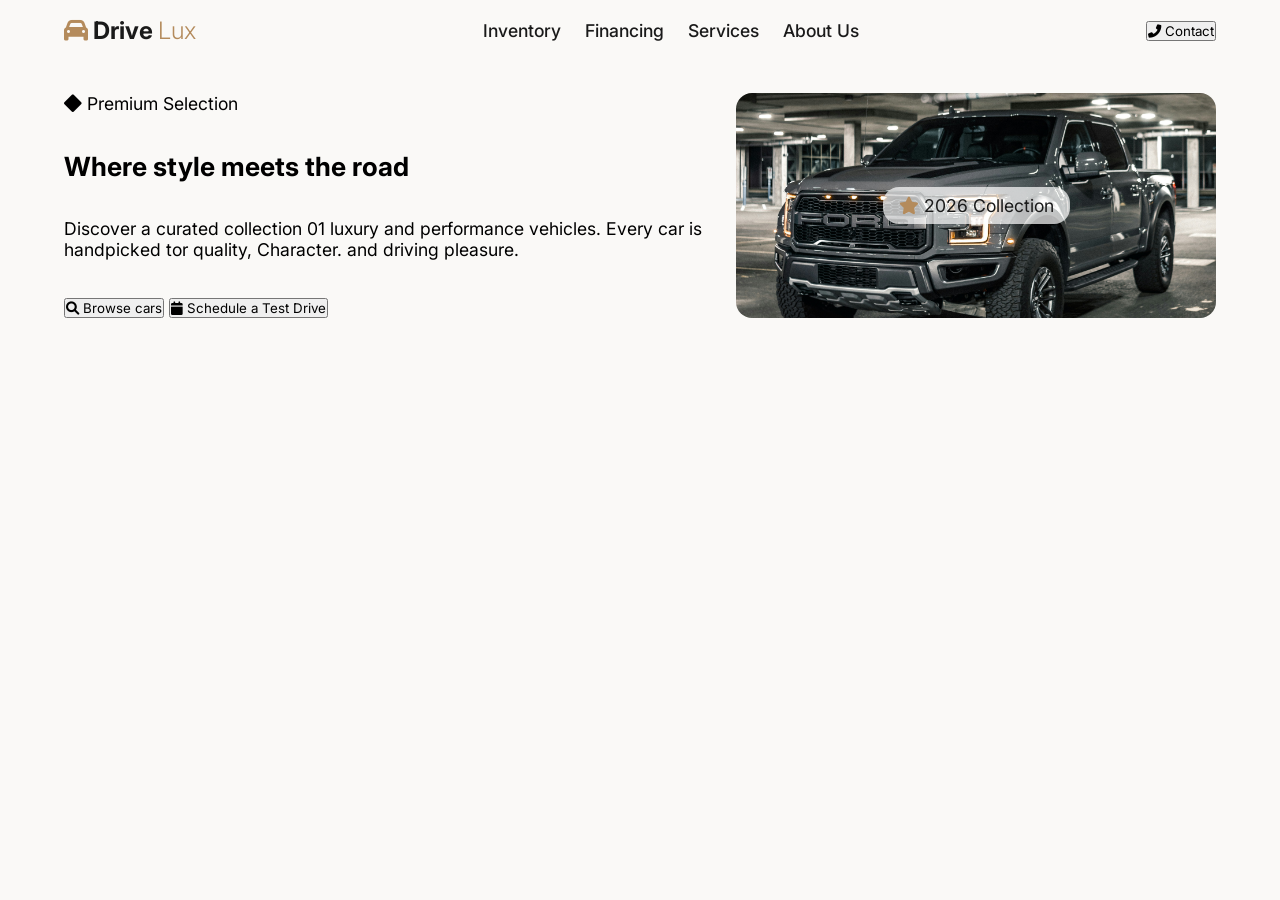
==== assignment-2/index.html @ 96e7e544 "fixed merged conflict" ====
<!DOCTYPE html>
<html lang="en">
<head>
    <meta charset="UTF-8">
    <meta name="viewport" content="width=device-width, initial-scale=1.0">
    <title>Car Dealer Landing Page</title>
    <!-- Font awesome -->
    <link rel="stylesheet" href="https://cdnjs.cloudflare.com/ajax/libs/font-awesome/6.0.0-beta3/css/all.min.css" />
    <!-- Custom css -->
    <link rel="stylesheet" href="style.css">
</head>
<body>
    <!-- Top Header with Nav -->
    <header class="top-header">
        <div class="container">
            <a href="#" class="logo">
                <i class="fas fa-car"></i>
                <strong>Drive <span>Lux</span></strong>
            </a>

            <nav>
                <ul class="menu">
                    <li class="menu-item"><a href="#">Inventory</a></li>
                    <li class="menu-item"><a href="#">Financing</a></li>
                    <li class="menu-item"><a href="#">Services</a></li>
                    <li class="menu-item"><a href="#">About Us</a></li>
                </ul>
            </nav>

            <button><i class="fas fa-phone-alt"></i> Contact</button>
        </div>
    </header>

    <!-- Hero Section -->
     <section class="hero">
        <div class="container">
            <!-- hero left -->
            <div class="hero-left">
                <span><i class="fas fa-diamond"> </i> Premium Selection</span>
                <h1 class="hero-title">Where <span>style</span> meets the road</h1>
                <p>Discover a curated collection 01 luxury and performance vehicles. Every car is handpicked tor quality, Character. and driving pleasure.</p>
                <div class="hero-btn">
                    <button><i class="fas fa-search"></i> Browse cars</button>
                    <button><i class="fas fa-calendar"></i> Schedule a Test Drive</button>
                </div>
        </div>
        <!-- hero right -->
        <div class="hero-right">
            <div id="right-hero-badge"><i class="fas fa-star"></i> 2026 Collection</div>
        </div>
</body>
</html>
---- assignment-2/style.css ----
@import url('https://fonts.googleapis.com/css2?family=Inter:opsz,wght@14..32,300;14..32,400;14..32,500;14..32,600;14..32,700&display=swap');

/* CSS VARIABLES */
:root {
    --primary-color: #b48b5c; /* buttons, icons, accents */
    --dark-text: #1a1a1a; /* Headings, main text */
    --secondary-text: #4a4a4a; /* paragraphs, secondary text */
    --bg-color: #faf9f7; /* page background color */
    --card-bg: #ffffff; /* car cards */
    --light-accent: #ede8e1; /* badges, tags */
    --subtle-shadow: rgba(0, 0, 0, 0.06); /* Card shadows */
}

* {
    box-sizing: border-box;
    margin: 0;
    padding: 0;
}

body{
    background-color: var(--bg-color);
    font-family: Inter, -apple-system, BlinkMacSystemFont, 'Segoe UI', Roboto, sans-serif;
    font-size: 1.1rem;
}

section{
    padding:2rem 0;
}

.container {
    width: 90%;
    max-width: 1200px;
    margin: 0 auto;
}

.top-header .container {
    display: flex;
    justify-content: space-between;
    align-items: center;
    padding: 1rem 0;
}

ul.menu {
    display: flex;
    list-style: none;
    gap: 1.5rem;

    a {
        text-decoration: none;
        color: var(--dark-text);
        font-weight: 500;
    }
}

.logo {
    font-size: 1.5rem;
    font-weight: 700;
    color: var(--primary-color);
    text-decoration: none;

    strong {
        color: var(--dark-text);
         span{
            color: var(--primary-color);
            font-weight: 300;
        }
    }
   
}

.hero .container {
    display: grid;
    grid-template-columns: 2fr 1.5fr;
    justify-content: space-between;
    align-items: center;
    gap: 2rem;
    min-height: 25vh;
}

.hero-left{
    height:100%;
    display: flex;
    flex-direction: column;
    justify-content: space-between;
    align-items: flex-start;
}
.hero-right{
    background-image: url('images/hero-car.jpg');
    background-size: cover;
    background-position: center 58%;
    background-color: var(--primary-color);
    display: flex;
    justify-content: center;
    align-items: center;
    height: 100%;
    border-radius: 1rem;

    #right-hero-badge {
        background-color: rgba(255, 255, 255, 0.7);
        color: var(--dark-text);
        padding: 0.5rem 1rem;
        border-radius: 1rem;

        i {
            color: var(--primary-color);
        }
    }

}


.hero-tile{
    font-size: 3.4rem;
}

button {
    font-family: inherit;
}
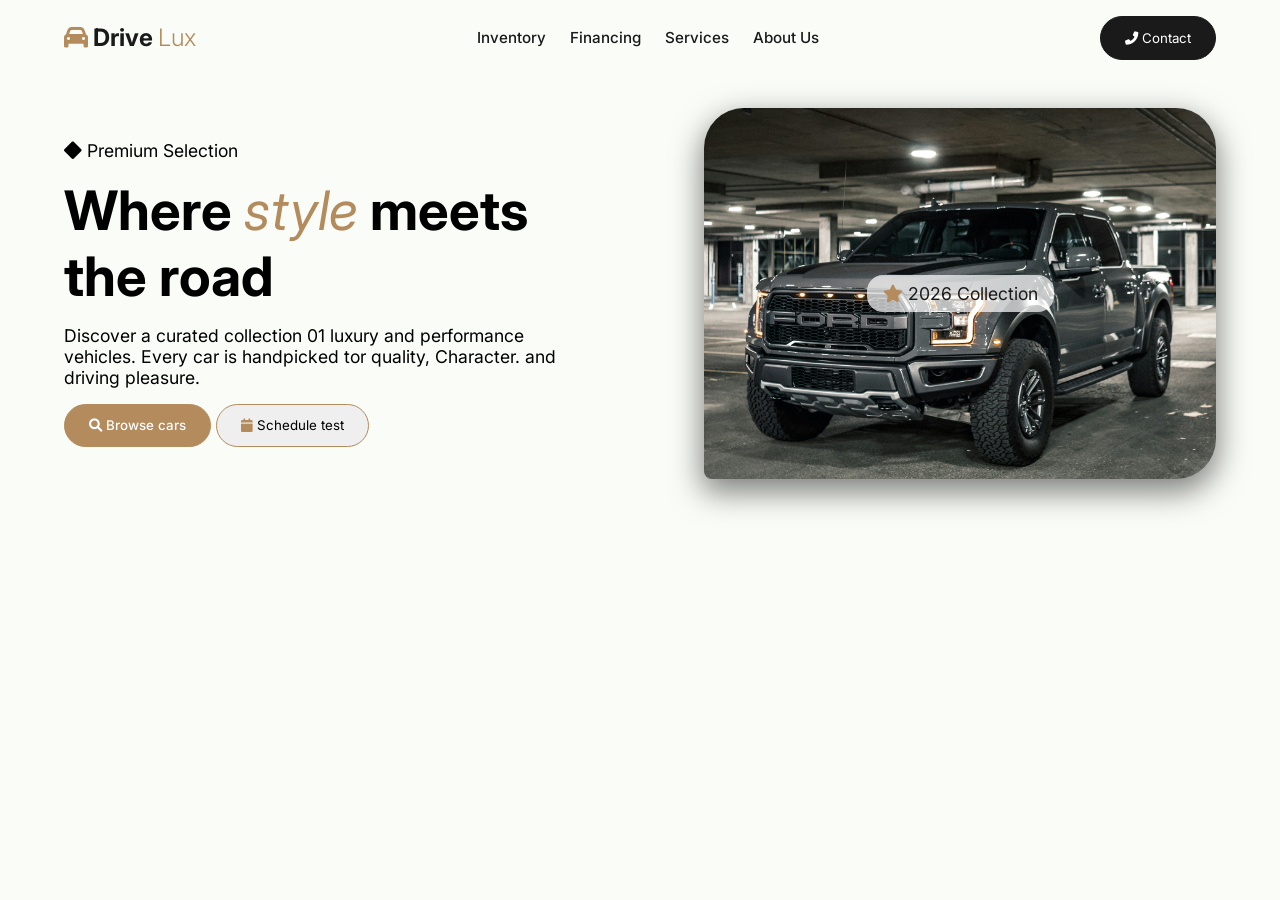
==== commit f99be984: "Merge branch 'main' of github.com-malik:maliktunde/js-assignement-2026" ====
--- a/assignment-2/index.html
+++ b/assignment-2/index.html
@@ -27,7 +27,7 @@
                 </ul>
             </nav>
 
-            <button><i class="fas fa-phone-alt"></i> Contact</button>
+            <button class="btn-secondary"><i class="fas fa-phone-alt"></i> Contact</button>
         </div>
     </header>
 
@@ -40,13 +40,17 @@
                 <h1 class="hero-title">Where <span>style</span> meets the road</h1>
                 <p>Discover a curated collection 01 luxury and performance vehicles. Every car is handpicked tor quality, Character. and driving pleasure.</p>
                 <div class="hero-btn">
-                    <button><i class="fas fa-search"></i> Browse cars</button>
-                    <button><i class="fas fa-calendar"></i> Schedule a Test Drive</button>
+                    <button class="btn-primary"><i class="fas fa-search"></i> Browse cars</button>
+                    <button class="btn-default"><i class="fas fa-calendar"></i> Schedule test</button>
                 </div>
+            </div>
+            <!-- hero right -->
+            <div class="hero-right">
+                <div id="right-hero-badge"><i class="fas fa-star"></i> 2026 Collection</div>
+            </div>
         </div>
-        <!-- hero right -->
-        <div class="hero-right">
-            <div id="right-hero-badge"><i class="fas fa-star"></i> 2026 Collection</div>
-        </div>
+    </section>
+
+    <!-- FEATURED DRIVE SECTION -->
 </body>
 </html>
--- a/assignment-2/style.css
+++ b/assignment-2/style.css
@@ -5,10 +5,10 @@
     --primary-color: #b48b5c; /* buttons, icons, accents */
     --dark-text: #1a1a1a; /* Headings, main text */
     --secondary-text: #4a4a4a; /* paragraphs, secondary text */
-    --bg-color: #faf9f7; /* page background color */
+    --bg-color: #fafcf7; /* page background color */
     --card-bg: #ffffff; /* car cards */
     --light-accent: #ede8e1; /* badges, tags */
-    --subtle-shadow: rgba(0, 0, 0, 0.06); /* Card shadows */
+    --subtle-shadow: rgba(0, 0, 0, 0.5); /* Card shadows */
 }
 
 * {
@@ -40,6 +40,7 @@
     padding: 1rem 0;
 }
 
+/* Navigation styles */
 ul.menu {
     display: flex;
     list-style: none;
@@ -49,6 +50,17 @@
         text-decoration: none;
         color: var(--dark-text);
         font-weight: 500;
+        font-size: 0.95rem;
+    }
+
+    .menu-item {
+        padding: 0.5rem 0;
+        border-bottom: 2px solid transparent;
+        transition: all 0.3s ease-in-out;
+    }
+    .menu-item:hover{
+        border-bottom-color: var(--primary-color);
+        transform: translateY(-2px);
     }
 }
 
@@ -70,19 +82,23 @@
 
 .hero .container {
     display: grid;
-    grid-template-columns: 2fr 1.5fr;
+    grid-template-columns: 2fr 2fr;
     justify-content: space-between;
-    align-items: center;
-    gap: 2rem;
+    align-items: stretch;
+    gap: 8rem;
     min-height: 25vh;
 }
 
+.hero-left, .hero-right {
+    padding: 2rem 0;
+}
+
 .hero-left{
-    height:100%;
     display: flex;
     flex-direction: column;
     justify-content: space-between;
     align-items: flex-start;
+    gap: 1rem;
 }
 .hero-right{
     background-image: url('images/hero-car.jpg');
@@ -92,8 +108,9 @@
     display: flex;
     justify-content: center;
     align-items: center;
-    height: 100%;
-    border-radius: 1rem;
+    border-radius: 2.5rem;
+    border-bottom-left-radius: 0.5rem;
+    box-shadow: var(--subtle-shadow) 0px 0.7rem 1.9rem 0.1rem;
 
     #right-hero-badge {
         background-color: rgba(255, 255, 255, 0.7);
@@ -109,10 +126,62 @@
 }
 
 
-.hero-tile{
+.hero-title{
     font-size: 3.4rem;
+    font-weight: 700;
+
+    span {
+        color: var(--primary-color);
+        font-style: italic;
+        font-weight: 400;
+    }
 }
 
-button {
+/* button styles */
+button, .btn {
     font-family: inherit;
-}+    padding: 0.8rem 1.5rem;
+    border-radius: 2rem;
+    border: 1px solid var(--primary-color);
+    transition: all 0.3s ease-in-out;
+}
+
+.btn-default{
+    i{
+        color: var(--primary-color);
+    }
+
+    &:hover {
+        background-color: var(--primary-color);
+        color: #fff;
+        cursor: pointer;
+        i{
+            color: #fff;
+        }
+    }
+}
+
+.btn-primary {
+    background-color: var(--primary-color);
+    color: #fff;
+    font-weight: 500;
+
+    &:hover {
+        background-color: #9c6f4b;
+        border-color: #9c6f4b;
+        cursor: pointer;
+    }
+}
+
+.btn-secondary {
+    background-color: var(--dark-text);
+    color: #fff;
+    border-color: var(--dark-text);
+
+    &:hover {
+        background-color: var(--light-accent);
+        color: var(--dark-text);
+        border-color: #1a1a1a;
+        cursor: pointer;
+    }
+}
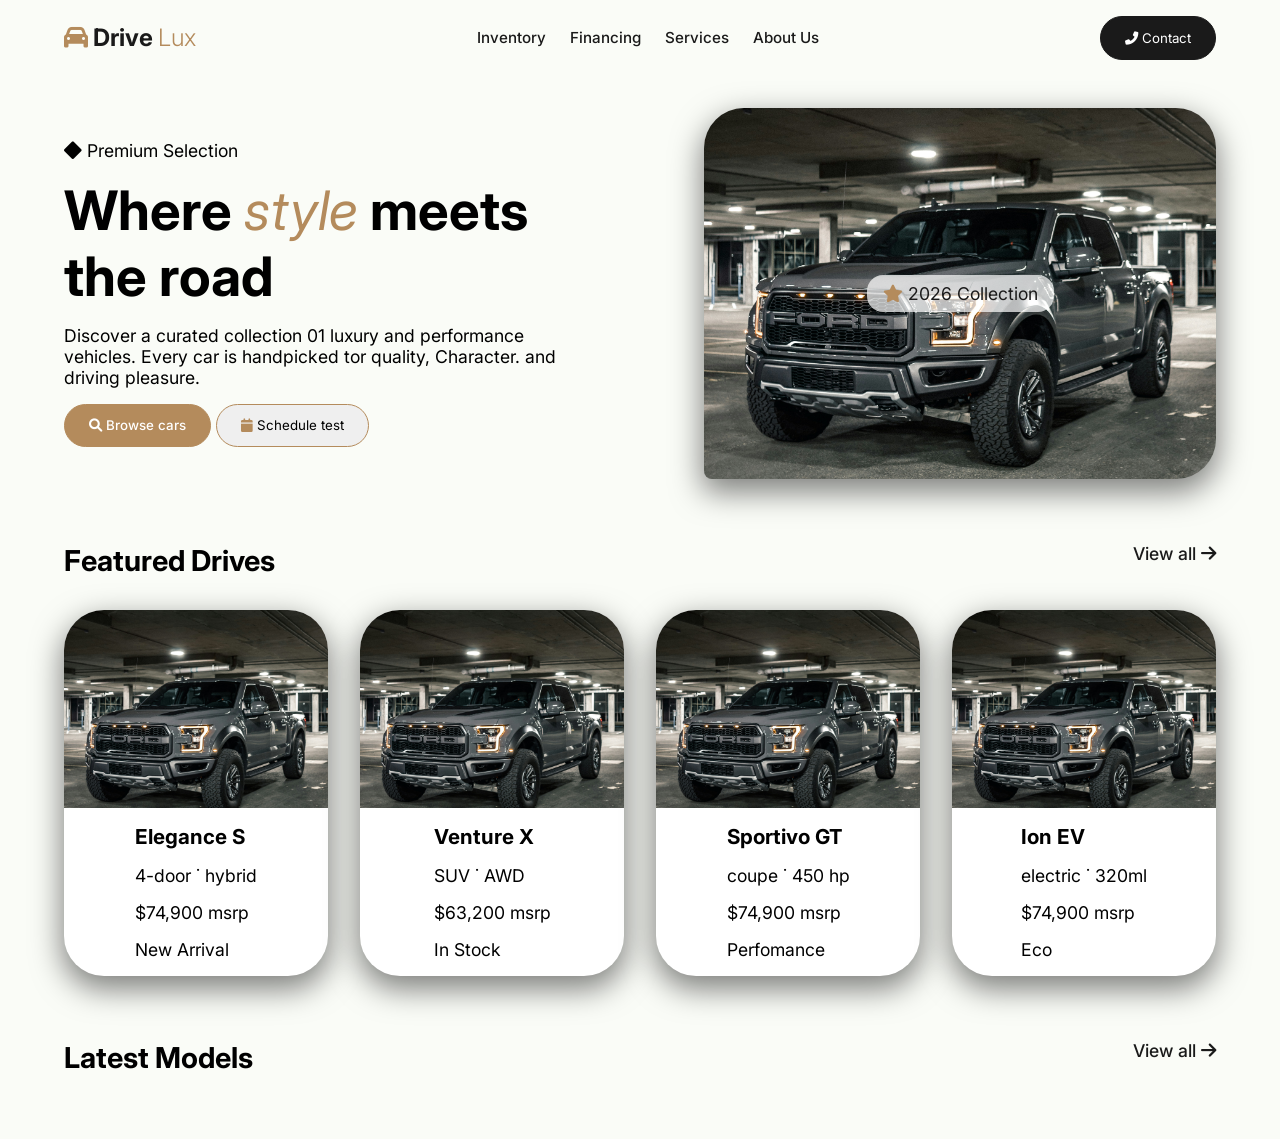
==== commit 7b1140d5: "Merge branch 'main' of github.com-malik:maliktunde/js-assignement-2026" ====
--- a/assignment-2/index.html
+++ b/assignment-2/index.html
@@ -36,7 +36,7 @@
         <div class="container">
             <!-- hero left -->
             <div class="hero-left">
-                <span><i class="fas fa-diamond"> </i> Premium Selection</span>
+                <span class="badge"><i class="fa fa-diamond"> </i> Premium Selection</span>
                 <h1 class="hero-title">Where <span>style</span> meets the road</h1>
                 <p>Discover a curated collection 01 luxury and performance vehicles. Every car is handpicked tor quality, Character. and driving pleasure.</p>
                 <div class="hero-btn">
@@ -52,5 +52,91 @@
     </section>
 
     <!-- FEATURED DRIVE SECTION -->
+     <section class="featured">
+        <!-- section title -->
+        <div class="container section-header">
+            <h2>Featured Drives</h2>
+            <a href="#">View all <i class="fas fa-arrow-right"></i></a>
+        </div>
+
+        <!-- Car cards -->
+        <div class="container car-cards">
+                     
+            <div class="card-item">
+                <img src="images/hero-car.jpg" alt="nice car">
+                <div class="card-body">
+                    <h3>Elegance S</h3>
+                    <div class="car-spec">
+                        4-door &dot; hybrid
+                    </div>
+                    <div class="car-price">
+                        $74,900 <span>msrp</span>
+                    </div>
+                    <span class="badge">New Arrival</span>
+                </div>
+            </div>
+
+            <div class="card-item">
+                <img src="images/hero-car.jpg" alt="nice car">
+                <div class="card-body">
+                    <h3>Venture X</h3>
+                    <div class="car-spec">
+                        SUV &dot; AWD
+                    </div>
+                    <div class="car-price">
+                        $63,200 <span>msrp</span>
+                    </div>
+                    <span class="badge">In Stock</span>
+                </div>
+            </div>
+
+            <div class="card-item">
+                <img src="images/hero-car.jpg" alt="nice car">
+                <div class="card-body">
+                    <h3>Sportivo GT</h3>
+                    <div class="car-spec">
+                        coupe &dot; 450 hp
+                    </div>
+                    <div class="car-price">
+                        $74,900 <span>msrp</span>
+                    </div>
+                    <span class="badge">Perfomance</span>
+                </div>
+            </div>
+
+            
+            <div class="card-item">
+                <img src="images/hero-car.jpg" alt="nice car">
+                <div class="card-body">
+                    <h3>Ion EV</h3>
+                    <div class="car-spec">
+                        electric &dot; 320ml
+                    </div>
+                    <div class="car-price">
+                        $74,900 <span>msrp</span>
+                    </div>
+                    <span class="badge">Eco</span>
+                </div>
+            </div>
+
+           
+            
+
+           
+        </div>
+     </section>
+
+     <!-- Latest Models -->
+      <section class="latest-models">
+        <div class="container section-header">
+            <h2>Latest Models</h2>
+            <a href="#">View all <i class="fas fa-arrow-right"></i></a>
+        </div>
+
+        <div></div>
+      </section>
+
+      <!-- FOOTER -->
+
 </body>
 </html>
--- a/assignment-2/style.css
+++ b/assignment-2/style.css
@@ -185,3 +185,54 @@
         cursor: pointer;
     }
 }
+
+
+/* Featurd section styles */
+.section-header {
+    display: flex;
+    justify-content: space-between;
+    margin-bottom: 2rem;
+
+    h2{
+        font-size: 1.8rem;
+    }
+
+    a{
+        text-decoration: none;
+        color: var(--dark-text);
+        font-weight: 500;
+    }
+}
+
+.car-cards {
+    display: grid;
+    grid-template-columns: repeat(auto-fit, minmax(250px, 1fr));
+    gap: 2rem;
+
+}
+.card-item {
+    display: flex;
+    flex-direction: column;
+    align-items: center;
+    border-radius: 2.5rem;
+    background-color: var(--card-bg);
+    overflow: hidden;
+    box-shadow: var(--subtle-shadow) 0px 0.7rem 1.9rem 0.1rem;
+
+    .card-body{
+        display: flex;
+        flex-direction: column;
+        gap: 1rem;
+        padding: 1rem 0.5rem;
+    }
+
+    img{
+        border-radius: 2rem 2rem 0 0;
+        width: 100%;
+        aspect-ratio: 4/3;
+        object-fit: cover;
+    }
+}
+
+
+
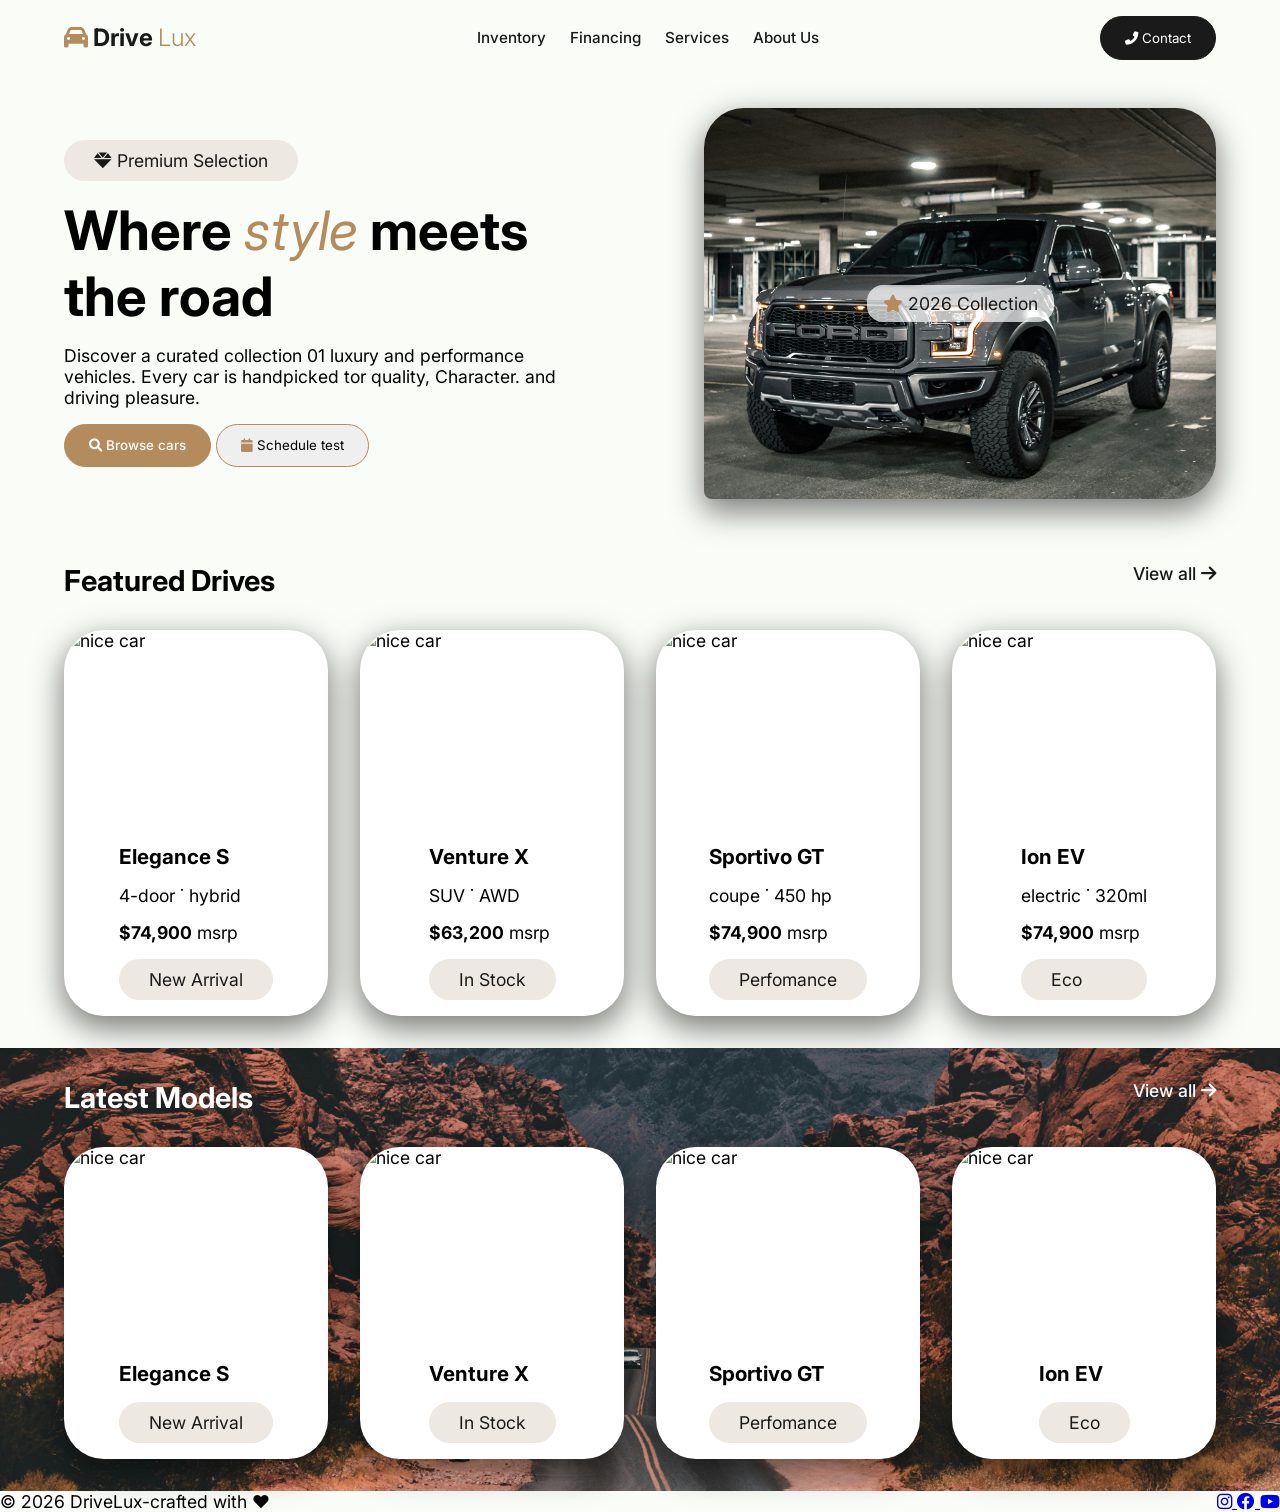
==== commit 8153a61a: "made the webpage mobile responsive" ====
--- a/assignment-2/index.html
+++ b/assignment-2/index.html
@@ -1,142 +1,193 @@
-<!DOCTYPE html>
-<html lang="en">
-<head>
-    <meta charset="UTF-8">
-    <meta name="viewport" content="width=device-width, initial-scale=1.0">
-    <title>Car Dealer Landing Page</title>
-    <!-- Font awesome -->
-    <link rel="stylesheet" href="https://cdnjs.cloudflare.com/ajax/libs/font-awesome/6.0.0-beta3/css/all.min.css" />
-    <!-- Custom css -->
-    <link rel="stylesheet" href="style.css">
-</head>
-<body>
-    <!-- Top Header with Nav -->
-    <header class="top-header">
-        <div class="container">
-            <a href="#" class="logo">
-                <i class="fas fa-car"></i>
-                <strong>Drive <span>Lux</span></strong>
-            </a>
-
-            <nav>
-                <ul class="menu">
-                    <li class="menu-item"><a href="#">Inventory</a></li>
-                    <li class="menu-item"><a href="#">Financing</a></li>
-                    <li class="menu-item"><a href="#">Services</a></li>
-                    <li class="menu-item"><a href="#">About Us</a></li>
-                </ul>
-            </nav>
-
-            <button class="btn-secondary"><i class="fas fa-phone-alt"></i> Contact</button>
-        </div>
-    </header>
-
-    <!-- Hero Section -->
-     <section class="hero">
-        <div class="container">
-            <!-- hero left -->
-            <div class="hero-left">
-                <span class="badge"><i class="fa fa-diamond"> </i> Premium Selection</span>
-                <h1 class="hero-title">Where <span>style</span> meets the road</h1>
-                <p>Discover a curated collection 01 luxury and performance vehicles. Every car is handpicked tor quality, Character. and driving pleasure.</p>
-                <div class="hero-btn">
-                    <button class="btn-primary"><i class="fas fa-search"></i> Browse cars</button>
-                    <button class="btn-default"><i class="fas fa-calendar"></i> Schedule test</button>
-                </div>
-            </div>
-            <!-- hero right -->
-            <div class="hero-right">
-                <div id="right-hero-badge"><i class="fas fa-star"></i> 2026 Collection</div>
-            </div>
-        </div>
-    </section>
-
-    <!-- FEATURED DRIVE SECTION -->
-     <section class="featured">
-        <!-- section title -->
-        <div class="container section-header">
-            <h2>Featured Drives</h2>
-            <a href="#">View all <i class="fas fa-arrow-right"></i></a>
-        </div>
-
-        <!-- Car cards -->
-        <div class="container car-cards">
-                     
-            <div class="card-item">
-                <img src="images/hero-car.jpg" alt="nice car">
-                <div class="card-body">
-                    <h3>Elegance S</h3>
-                    <div class="car-spec">
-                        4-door &dot; hybrid
-                    </div>
-                    <div class="car-price">
-                        $74,900 <span>msrp</span>
-                    </div>
-                    <span class="badge">New Arrival</span>
-                </div>
-            </div>
-
-            <div class="card-item">
-                <img src="images/hero-car.jpg" alt="nice car">
-                <div class="card-body">
-                    <h3>Venture X</h3>
-                    <div class="car-spec">
-                        SUV &dot; AWD
-                    </div>
-                    <div class="car-price">
-                        $63,200 <span>msrp</span>
-                    </div>
-                    <span class="badge">In Stock</span>
-                </div>
-            </div>
-
-            <div class="card-item">
-                <img src="images/hero-car.jpg" alt="nice car">
-                <div class="card-body">
-                    <h3>Sportivo GT</h3>
-                    <div class="car-spec">
-                        coupe &dot; 450 hp
-                    </div>
-                    <div class="car-price">
-                        $74,900 <span>msrp</span>
-                    </div>
-                    <span class="badge">Perfomance</span>
-                </div>
-            </div>
-
-            
-            <div class="card-item">
-                <img src="images/hero-car.jpg" alt="nice car">
-                <div class="card-body">
-                    <h3>Ion EV</h3>
-                    <div class="car-spec">
-                        electric &dot; 320ml
-                    </div>
-                    <div class="car-price">
-                        $74,900 <span>msrp</span>
-                    </div>
-                    <span class="badge">Eco</span>
-                </div>
-            </div>
-
-           
-            
-
-           
-        </div>
-     </section>
-
-     <!-- Latest Models -->
-      <section class="latest-models">
-        <div class="container section-header">
-            <h2>Latest Models</h2>
-            <a href="#">View all <i class="fas fa-arrow-right"></i></a>
-        </div>
-
-        <div></div>
-      </section>
-
-      <!-- FOOTER -->
-
-</body>
-</html>
+<!DOCTYPE html>
+<html lang="en">
+<head>
+    <meta charset="UTF-8">
+    <meta name="viewport" content="width=device-width, initial-scale=1.0">
+    <title>Car Dealer Landing Page</title>
+    <!-- Font awesome -->
+    <link rel="stylesheet" href="https://cdnjs.cloudflare.com/ajax/libs/font-awesome/6.0.0-beta3/css/all.min.css" />
+    <!-- Custom css -->
+    <link rel="stylesheet" href="style.css">
+</head>
+<body>
+    <!-- Top Header with Nav -->
+    <header class="top-header">
+        <div class="container">
+            <a href="#" class="logo">
+                <i class="fas fa-car"></i>
+                <strong>Drive <span>Lux</span></strong>
+            </a>
+
+            <nav>
+                <ul class="menu">
+                    <li class="menu-item"><a href="#">Inventory</a></li>
+                    <li class="menu-item"><a href="#">Financing</a></li>
+                    <li class="menu-item"><a href="#">Services</a></li>
+                    <li class="menu-item"><a href="#">About Us</a></li>
+                </ul>
+            </nav>
+
+            <button class="btn-secondary"><i class="fas fa-phone-alt"></i> Contact</button>
+            <button class="hamburger" id="hamburger" aria-label="Toggle menu">
+                <span></span>
+                <span></span>
+                <span></span>
+            </button>
+        </div>
+    </header>
+
+    <!-- Hero Section -->
+     <section class="hero">
+        <div class="container">
+            <!-- hero left -->
+            <div class="hero-left">
+                <span class="badge"><i class="fa fa-gem"> </i> Premium Selection</span>
+                <h1 class="hero-title">Where <span>style</span> meets the road</h1>
+                <p>Discover a curated collection 01 luxury and performance vehicles. Every car is handpicked tor quality, Character. and driving pleasure.</p>
+                <div class="hero-btn">
+                    <button class="btn-primary"><i class="fas fa-search"></i> Browse cars</button>
+                    <button class="btn-default"><i class="fas fa-calendar"></i> Schedule test</button>
+                </div>
+            </div>
+            <!-- hero right -->
+            <div class="hero-right">
+                <div id="right-hero-badge"><i class="fas fa-star"></i> 2026 Collection</div>
+            </div>
+        </div>
+    </section>
+
+    <!-- FEATURED DRIVE SECTION -->
+     <section class="featured">
+        <!-- section title -->
+        <div class="container section-header">
+            <h2>Featured Drives</h2>
+            <a href="#">View all <i class="fas fa-arrow-right"></i></a>
+        </div>
+
+        <!-- Car cards -->
+        <div class="container car-cards">
+                     
+            <div class="card-item">
+                <img src="images/car-image 1.jpg" alt="nice car">
+                <div class="card-body">
+                    <h3>Elegance S</h3>
+                    <div class="car-spec">
+                        4-door &dot; hybrid
+                    </div>
+                    <div class="car-price">
+                        <strong>$74,900</strong> <span>msrp</span>
+                    </div>
+                    <span class="badge">New Arrival</span>
+                </div>
+            </div>
+
+            <div class="card-item">
+                <img src="images/car-image 2.jpg" alt="nice car">
+                <div class="card-body">
+                    <h3>Venture X</h3>
+                    <div class="car-spec">
+                        SUV &dot; AWD
+                    </div>
+                    <div class="car-price">
+                        <strong>$63,200</strong> <span>msrp</span>
+                    </div>
+                    <span class="badge">In Stock</span>
+                </div>
+            </div>
+
+            <div class="card-item">
+                <img src="images/car-image 3.jpg" alt="nice car">
+                <div class="card-body">
+                    <h3>Sportivo GT</h3>
+                    <div class="car-spec">
+                        coupe &dot; 450 hp
+                    </div>
+                    <div class="car-price">
+                        <strong>$74,900</strong> <span>msrp</span>
+                    </div>
+                    <span class="badge">Perfomance</span>
+                </div>
+            </div>
+
+            
+            <div class="card-item">
+                <img src="images/car-image 4.jpg" alt="nice car">
+                <div class="card-body">
+                    <h3>Ion EV</h3>
+                    <div class="car-spec">
+                        electric &dot; 320ml
+                    </div>
+                    <div class="car-price">
+                        <strong>$74,900</strong> <span>msrp</span>
+                    </div>
+                    <span class="badge">Eco</span>
+                </div>
+            </div>
+
+           
+            
+
+           
+        </div>
+     </section>
+
+     <!-- Latest Models -->
+      <section class="latest-models">
+        <div class="container section-header">
+            <h2>Latest Models</h2>
+            <a href="#">View all <i class="fas fa-arrow-right"></i></a>
+        </div>
+
+        <div class="container car-cards">
+            <div class="card-item">
+                <img src="images/car-image 1.jpg" alt="nice car">
+                <div class="card-body">
+                    <h3>Elegance S</h3>
+                    <span class="badge">New Arrival</span>
+                </div>
+            </div>
+            <div class="card-item">
+                <img src="images/car-image 2.jpg" alt="nice car">
+                <div class="card-body">
+                    <h3>Venture X</h3>
+                    <span class="badge">In Stock</span>
+                </div>
+            </div>
+            <div class="card-item">
+                <img src="images/car-image 3.jpg" alt="nice car">
+                <div class="card-body">
+                    <h3>Sportivo GT</h3>
+                    <span class="badge">Perfomance</span>
+                </div>
+            </div>
+            <div class="card-item">
+                <img src="images/car-image 4.jpg" alt="nice car">
+                <div class="card-body">
+                    <h3>Ion EV</h3>
+                    <span class="badge">Eco</span>
+                </div>
+            </div>
+        </div>
+      </section>
+
+      <!-- FOOTER -->
+       <footer>
+        <div class="footer-left">
+          &copy; 2026 DriveLux-crafted with &hearts;
+        </div>
+        <div class="footer-right">
+            <a href="https://instagram.com" target="_blank" class="social-icon instagram" aria-label="Instagram">
+                <i class="fab fa-instagram"></i>
+            </a>
+            <a href="https://facebook.com" target="_blank" class="social-icon facebook" aria-label="Facebook">
+                <i class="fab fa-facebook"></i>
+            </a>
+            <a href="https://youtube.com" target="_blank" class="social-icon youtube" aria-label="Youtube">
+                <i class="fab fa-youtube"></i>
+            </a>
+        </div>
+
+       </footer>
+   
+</body>
+</html>
--- a/assignment-2/style.css
+++ b/assignment-2/style.css
@@ -1,238 +1,300 @@
-@import url('https://fonts.googleapis.com/css2?family=Inter:opsz,wght@14..32,300;14..32,400;14..32,500;14..32,600;14..32,700&display=swap');
-
-/* CSS VARIABLES */
-:root {
-    --primary-color: #b48b5c; /* buttons, icons, accents */
-    --dark-text: #1a1a1a; /* Headings, main text */
-    --secondary-text: #4a4a4a; /* paragraphs, secondary text */
-    --bg-color: #fafcf7; /* page background color */
-    --card-bg: #ffffff; /* car cards */
-    --light-accent: #ede8e1; /* badges, tags */
-    --subtle-shadow: rgba(0, 0, 0, 0.5); /* Card shadows */
-}
-
-* {
-    box-sizing: border-box;
-    margin: 0;
-    padding: 0;
-}
-
-body{
-    background-color: var(--bg-color);
-    font-family: Inter, -apple-system, BlinkMacSystemFont, 'Segoe UI', Roboto, sans-serif;
-    font-size: 1.1rem;
-}
-
-section{
-    padding:2rem 0;
-}
-
-.container {
-    width: 90%;
-    max-width: 1200px;
-    margin: 0 auto;
-}
-
-.top-header .container {
-    display: flex;
-    justify-content: space-between;
-    align-items: center;
-    padding: 1rem 0;
-}
-
-/* Navigation styles */
-ul.menu {
-    display: flex;
-    list-style: none;
-    gap: 1.5rem;
-
-    a {
-        text-decoration: none;
-        color: var(--dark-text);
-        font-weight: 500;
-        font-size: 0.95rem;
-    }
-
-    .menu-item {
-        padding: 0.5rem 0;
-        border-bottom: 2px solid transparent;
-        transition: all 0.3s ease-in-out;
-    }
-    .menu-item:hover{
-        border-bottom-color: var(--primary-color);
-        transform: translateY(-2px);
-    }
-}
-
-.logo {
-    font-size: 1.5rem;
-    font-weight: 700;
-    color: var(--primary-color);
-    text-decoration: none;
-
-    strong {
-        color: var(--dark-text);
-         span{
-            color: var(--primary-color);
-            font-weight: 300;
-        }
-    }
-   
-}
-
-.hero .container {
-    display: grid;
-    grid-template-columns: 2fr 2fr;
-    justify-content: space-between;
-    align-items: stretch;
-    gap: 8rem;
-    min-height: 25vh;
-}
-
-.hero-left, .hero-right {
-    padding: 2rem 0;
-}
-
-.hero-left{
-    display: flex;
-    flex-direction: column;
-    justify-content: space-between;
-    align-items: flex-start;
-    gap: 1rem;
-}
-.hero-right{
-    background-image: url('images/hero-car.jpg');
-    background-size: cover;
-    background-position: center 58%;
-    background-color: var(--primary-color);
-    display: flex;
-    justify-content: center;
-    align-items: center;
-    border-radius: 2.5rem;
-    border-bottom-left-radius: 0.5rem;
-    box-shadow: var(--subtle-shadow) 0px 0.7rem 1.9rem 0.1rem;
-
-    #right-hero-badge {
-        background-color: rgba(255, 255, 255, 0.7);
-        color: var(--dark-text);
-        padding: 0.5rem 1rem;
-        border-radius: 1rem;
-
-        i {
-            color: var(--primary-color);
-        }
-    }
-
-}
-
-
-.hero-title{
-    font-size: 3.4rem;
-    font-weight: 700;
-
-    span {
-        color: var(--primary-color);
-        font-style: italic;
-        font-weight: 400;
-    }
-}
-
-/* button styles */
-button, .btn {
-    font-family: inherit;
-    padding: 0.8rem 1.5rem;
-    border-radius: 2rem;
-    border: 1px solid var(--primary-color);
-    transition: all 0.3s ease-in-out;
-}
-
-.btn-default{
-    i{
-        color: var(--primary-color);
-    }
-
-    &:hover {
-        background-color: var(--primary-color);
-        color: #fff;
-        cursor: pointer;
-        i{
-            color: #fff;
-        }
-    }
-}
-
-.btn-primary {
-    background-color: var(--primary-color);
-    color: #fff;
-    font-weight: 500;
-
-    &:hover {
-        background-color: #9c6f4b;
-        border-color: #9c6f4b;
-        cursor: pointer;
-    }
-}
-
-.btn-secondary {
-    background-color: var(--dark-text);
-    color: #fff;
-    border-color: var(--dark-text);
-
-    &:hover {
-        background-color: var(--light-accent);
-        color: var(--dark-text);
-        border-color: #1a1a1a;
-        cursor: pointer;
-    }
-}
-
-
-/* Featurd section styles */
-.section-header {
-    display: flex;
-    justify-content: space-between;
-    margin-bottom: 2rem;
-
-    h2{
-        font-size: 1.8rem;
-    }
-
-    a{
-        text-decoration: none;
-        color: var(--dark-text);
-        font-weight: 500;
-    }
-}
-
-.car-cards {
-    display: grid;
-    grid-template-columns: repeat(auto-fit, minmax(250px, 1fr));
-    gap: 2rem;
-
-}
-.card-item {
-    display: flex;
-    flex-direction: column;
-    align-items: center;
-    border-radius: 2.5rem;
-    background-color: var(--card-bg);
-    overflow: hidden;
-    box-shadow: var(--subtle-shadow) 0px 0.7rem 1.9rem 0.1rem;
-
-    .card-body{
-        display: flex;
-        flex-direction: column;
-        gap: 1rem;
-        padding: 1rem 0.5rem;
-    }
-
-    img{
-        border-radius: 2rem 2rem 0 0;
-        width: 100%;
-        aspect-ratio: 4/3;
-        object-fit: cover;
-    }
-}
-
-
-
+@import url('https://fonts.googleapis.com/css2?family=Inter:opsz,wght@14..32,300;14..32,400;14..32,500;14..32,600;14..32,700&display=swap');
+
+/* CSS VARIABLES */
+:root {
+    --primary-color: #b48b5c; /* buttons, icons, accents */
+    --dark-text: #1a1a1a; /* Headings, main text */
+    --secondary-text: #4a4a4a; /* paragraphs, secondary text */
+    --bg-color: #fafcf7; /* page background color */
+    --card-bg: #ffffff; /* car cards */
+    --light-accent: #ede8e1; /* badges, tags */
+    --subtle-shadow: rgba(0, 0, 0, 0.5); /* Card shadows */
+}
+
+* {
+    box-sizing: border-box;
+    margin: 0;
+    padding: 0;
+}
+
+body{
+    background-color: var(--bg-color);
+    font-family: Inter, -apple-system, BlinkMacSystemFont, 'Segoe UI', Roboto, sans-serif;
+    font-size: 1.1rem;
+}
+
+section{
+    padding:2rem 0;
+}
+
+.container {
+    width: 90%;
+    max-width: 1200px;
+    margin: 0 auto;
+}
+
+.top-header .container {
+    display: flex;
+    justify-content: space-between;
+    align-items: center;
+    padding: 1rem 0;
+}
+
+/* Navigation styles */
+ul.menu {
+    display: flex;
+    list-style: none;
+    gap: 1.5rem;
+
+    a {
+        text-decoration: none;
+        color: var(--dark-text);
+        font-weight: 500;
+        font-size: 0.95rem;
+    }
+
+    .menu-item {
+        padding: 0.5rem 0;
+        border-bottom: 2px solid transparent;
+        transition: all 0.3s ease-in-out;
+    }
+    .menu-item:hover{
+        border-bottom-color: var(--primary-color);
+        transform: translateY(-2px);
+    }
+}
+
+.logo {
+    font-size: 1.5rem;
+    font-weight: 700;
+    color: var(--primary-color);
+    text-decoration: none;
+
+    strong {
+        color: var(--dark-text);
+         span{
+            color: var(--primary-color);
+            font-weight: 300;
+        }
+    }
+   
+}
+
+.hero .container {
+    display: grid;
+    grid-template-columns: repeat(auto-fit, minmax(250px, 1fr));
+    justify-content: space-between;
+    align-items: stretch;
+    gap: 8rem;
+    min-height: 25vh;
+}
+
+.hero-left, .hero-right {
+    padding: 2rem 0;
+}
+
+.hero-left{
+    display: flex;
+    flex-direction: column;
+    justify-content: space-between;
+    align-items: flex-start;
+    gap: 1rem;
+}
+.hero-right{
+    background-image: url('images/hero-car.jpg');
+    background-size: cover;
+    background-position: center 58%;
+    background-color: var(--primary-color);
+    display: flex;
+    justify-content: center;
+    align-items: center;
+    border-radius: 2.5rem;
+    border-bottom-left-radius: 0.5rem;
+    box-shadow: var(--subtle-shadow) 0px 0.7rem 1.9rem 0.1rem;
+
+    #right-hero-badge {
+        background-color: rgba(255, 255, 255, 0.7);
+        color: var(--dark-text);
+        padding: 0.5rem 1rem;
+        border-radius: 1rem;
+
+        i {
+            color: var(--primary-color);
+        }
+    }
+
+}
+
+
+.hero-title{
+    font-size: 3.4rem;
+    font-weight: 700;
+
+    span {
+        color: var(--primary-color);
+        font-style: italic;
+        font-weight: 400;
+    }
+}
+
+/* button styles */
+button, .btn {
+    font-family: inherit;
+    padding: 0.8rem 1.5rem;
+    border-radius: 2rem;
+    border: 1px solid var(--primary-color);
+    transition: all 0.3s ease-in-out;
+}
+
+.btn-default{
+    i{
+        color: var(--primary-color);
+    }
+
+    &:hover {
+        background-color: var(--primary-color);
+        color: #fff;
+        cursor: pointer;
+        i{
+            color: #fff;
+        }
+    }
+}
+
+.btn-primary {
+    background-color: var(--primary-color);
+    color: #fff;
+    font-weight: 500;
+
+    &:hover {
+        background-color: #9c6f4b;
+        border-color: #9c6f4b;
+        cursor: pointer;
+    }
+}
+.hamburger {
+    display: none;
+    flex-direction: column;
+    gap: 5px;
+    cursor: pointer;
+    
+    .hamburger span {
+        display: block;
+        width: 25px;
+        height: 3px;
+        background-color: var(--dark-text);
+        border-radius: 2px;
+    }
+}
+
+.btn-secondary {
+    background-color: var(--dark-text);
+    color: #fff;
+    border-color: var(--dark-text);
+
+    &:hover {
+        background-color: var(--light-accent);
+        color: var(--dark-text);
+        border-color: #1a1a1a;
+        cursor: pointer;
+    }
+}
+
+
+/* Featurd section styles */
+.section-header {
+    display: flex;
+    justify-content: space-between;
+    margin-bottom: 2rem;
+
+    h2{
+        font-size: 1.8rem;
+    }
+
+    a{
+        text-decoration: none;
+        color: var(--dark-text);
+        font-weight: 500;
+    }
+}
+
+.car-cards {
+    display: grid;
+    grid-template-columns: repeat(auto-fit, minmax(250px, 1fr));
+    gap: 2rem;
+
+}
+.card-item {
+    display: flex;
+    flex-direction: column;
+    align-items: center;
+    border-radius: 2.5rem;
+    background-color: var(--card-bg);
+    overflow: hidden;
+    box-shadow: var(--subtle-shadow) 0px 0.7rem 1.9rem 0.1rem;
+}
+
+    .card-body{
+        display: flex;
+        flex-direction: column;
+        gap: 1rem;
+        padding: 1rem 0.5rem;
+       
+    }
+
+    img{
+        border-radius: 2rem 2rem 0 0;
+        width: 100%;
+        aspect-ratio: 4/3;
+        object-fit: cover;
+    }
+    .badge {
+        background-color: #ede8e1;
+        color: #1a1a1a;
+        padding: 10px 30px;
+        border-radius: 50px;
+    }
+    .latest-models {
+        background-image: url('images/car-background-image.jpg');
+        background-size: cover;
+        background-position: center;
+        
+        .section-header *  { 
+            color: #fff;
+        }
+    }
+    footer  {
+       display: flex;
+       justify-content: space-between;
+
+    }
+    @media (max-width: 550px) {
+        
+
+        .hero-right {
+            background-position: center 40%;
+            height: 55vh;
+         }
+        
+         
+         
+         .hamburger {
+            display: flex;
+            
+        }
+        .menu {
+            display: flex;
+            flex-direction: column;
+            position: absolute;
+            top: 60px;
+            left: -100%;
+            width: 100%;
+            background: #333;
+            padding: 1rem 0;
+            transition: 0.3s;
+            text-align: center;
+        }
+    }
+    
+    
+
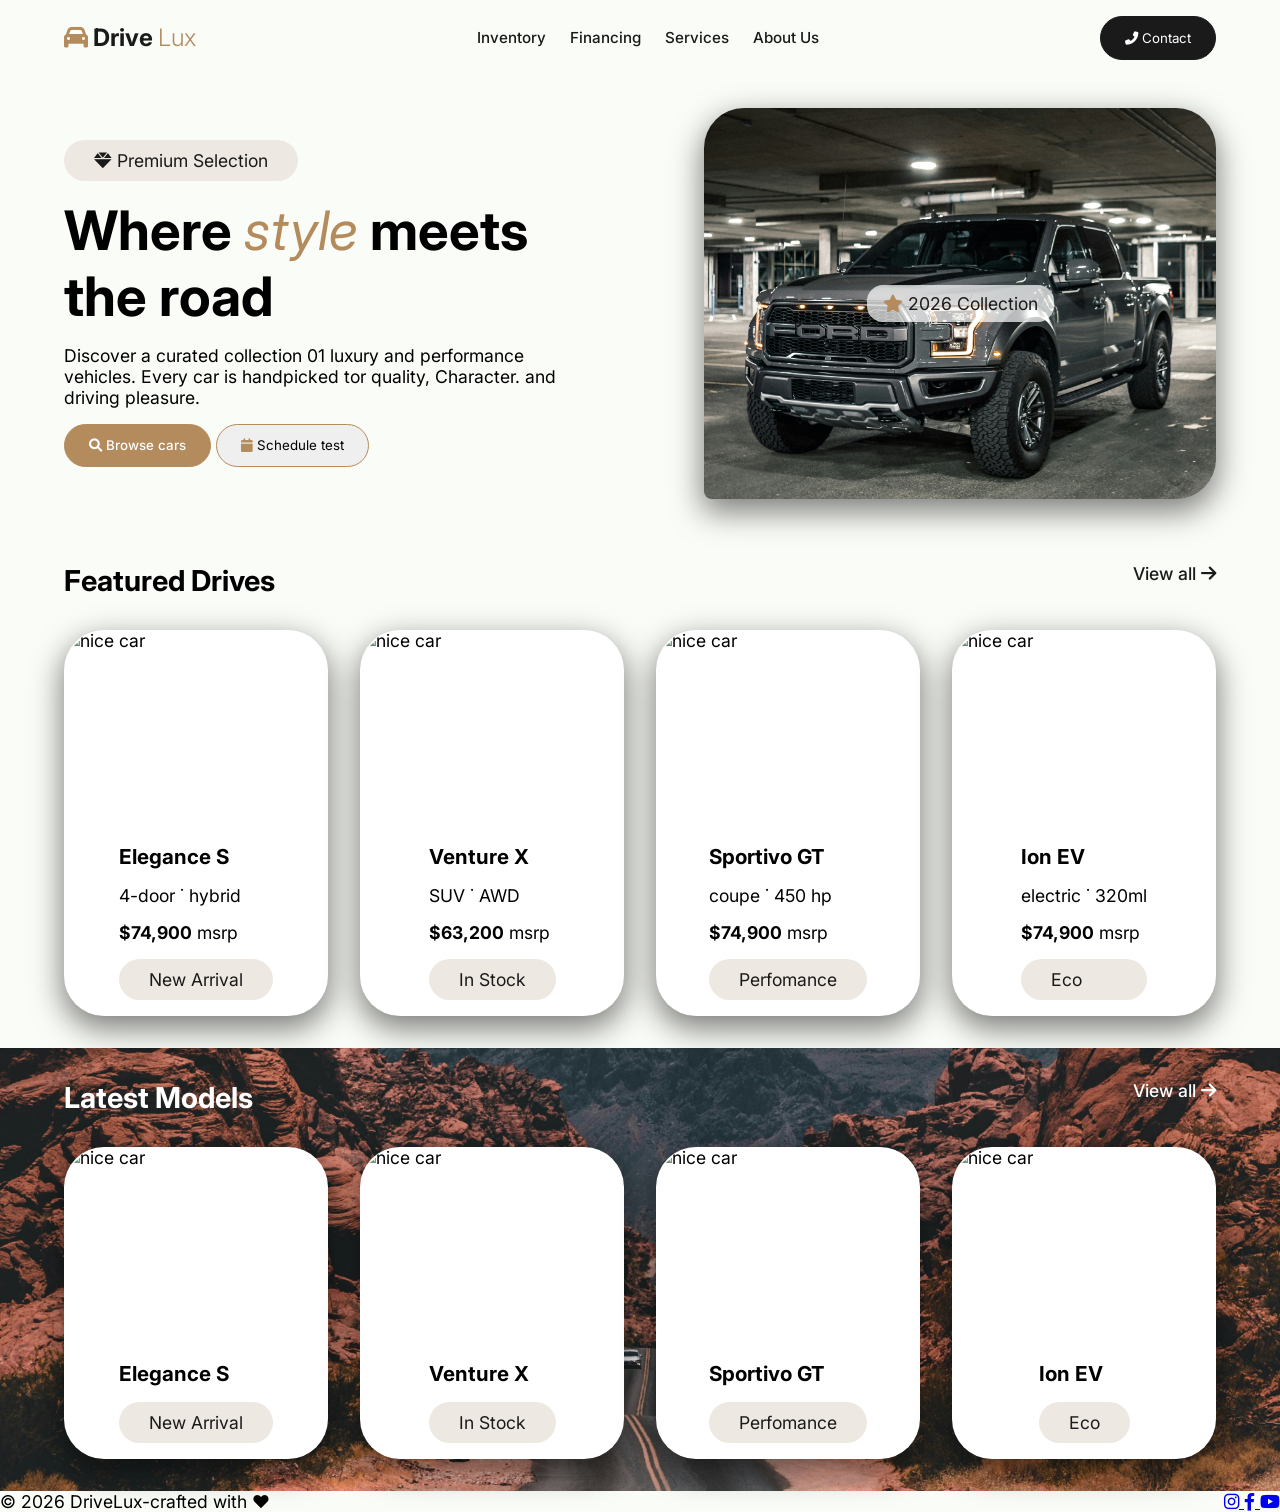
==== commit 4e924257: "created an hamburber on my webpage" ====
--- a/assignment-2/index.html
+++ b/assignment-2/index.html
@@ -17,8 +17,9 @@
                 <i class="fas fa-car"></i>
                 <strong>Drive <span>Lux</span></strong>
             </a>
-
+            
             <nav>
+                <input type="checkbox" id="Toggle-menu" class="Toggle-menu">
                 <ul class="menu">
                     <li class="menu-item"><a href="#">Inventory</a></li>
                     <li class="menu-item"><a href="#">Financing</a></li>
@@ -28,11 +29,10 @@
             </nav>
 
             <button class="btn-secondary"><i class="fas fa-phone-alt"></i> Contact</button>
-            <button class="hamburger" id="hamburger" aria-label="Toggle menu">
-                <span></span>
-                <span></span>
-                <span></span>
-            </button>
+            <label class="hamburger" id="hamburger" for="Toggle-menu" aria-label="Toggle-menu">
+                <i class="fa-solid fa-bars"></i>
+
+            </label>
         </div>
     </header>
 
@@ -177,13 +177,13 @@
         </div>
         <div class="footer-right">
             <a href="https://instagram.com" target="_blank" class="social-icon instagram" aria-label="Instagram">
-                <i class="fab fa-instagram"></i>
+                <i class="fa-brands fa-instagram"></i>
             </a>
             <a href="https://facebook.com" target="_blank" class="social-icon facebook" aria-label="Facebook">
-                <i class="fab fa-facebook"></i>
+                <i class="fa-brands fa-facebook-f"></i>
             </a>
             <a href="https://youtube.com" target="_blank" class="social-icon youtube" aria-label="Youtube">
-                <i class="fab fa-youtube"></i>
+               <i class="fa-brands fa-youtube"></i>
             </a>
         </div>
 
--- a/assignment-2/style.css
+++ b/assignment-2/style.css
@@ -178,13 +178,16 @@
     gap: 5px;
     cursor: pointer;
     
-    .hamburger span {
-        display: block;
+    .hamburger .fa {
+        display: none;
         width: 25px;
         height: 3px;
         background-color: var(--dark-text);
         border-radius: 2px;
     }
+}
+.Toggle-menu {
+    display: none;
 }
 
 .btn-secondary {
@@ -282,17 +285,28 @@
             display: flex;
             
         }
-        .menu {
-            display: flex;
+        ul.menu {
+            
             flex-direction: column;
             position: absolute;
             top: 60px;
-            left: -100%;
-            width: 100%;
+            right: -100%;
+            width: 20%;
             background: #333;
             padding: 1rem 0;
-            transition: 0.3s;
+            transition: all 0.3s;
             text-align: center;
+            a {
+                color: #fff;
+            }
+        }
+        .menu li {
+            margin: 10px 0;
+        }
+        #Toggle-menu:checked ~ ul.menu {
+            
+            right: 0;
+            
         }
     }
     
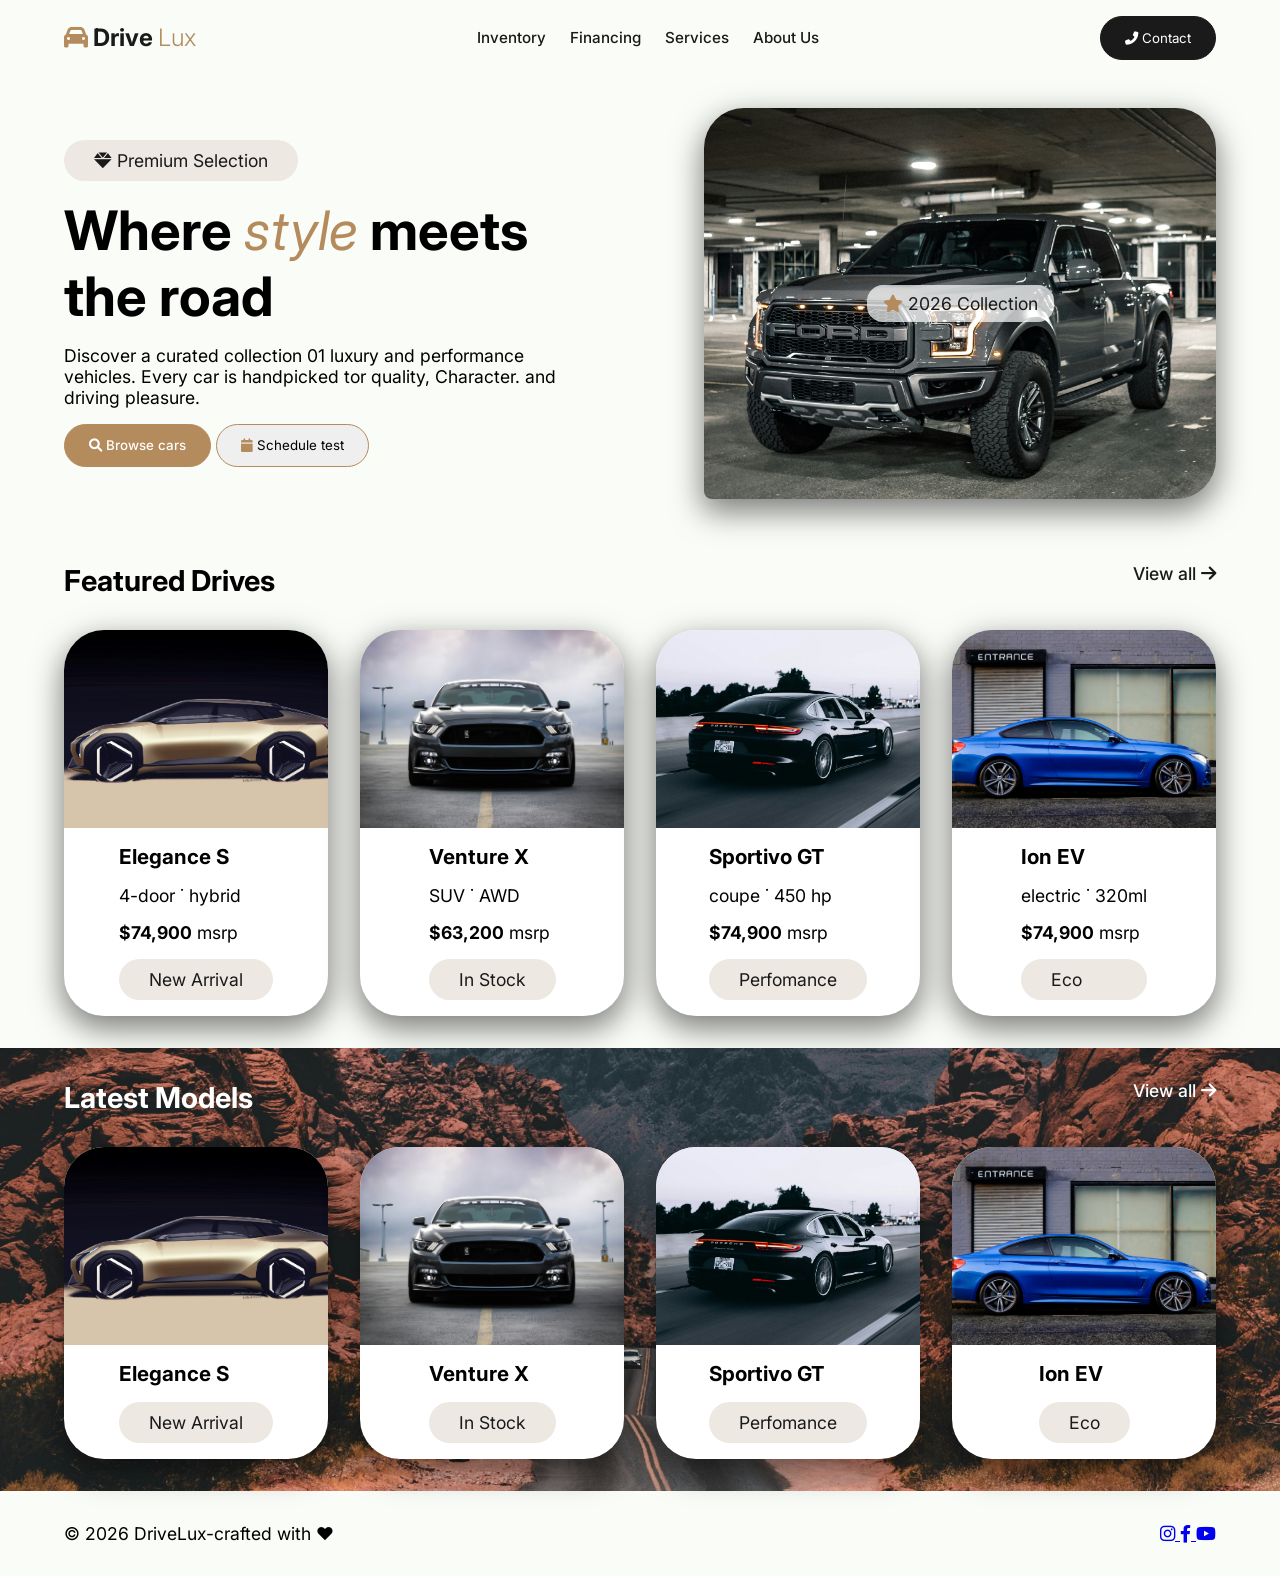
==== commit 1bf1977a: "fixed the footer content" ====
--- a/assignment-2/index.html
+++ b/assignment-2/index.html
@@ -172,19 +172,21 @@
 
       <!-- FOOTER -->
        <footer>
-        <div class="footer-left">
-          &copy; 2026 DriveLux-crafted with &hearts;
-        </div>
-        <div class="footer-right">
-            <a href="https://instagram.com" target="_blank" class="social-icon instagram" aria-label="Instagram">
-                <i class="fa-brands fa-instagram"></i>
-            </a>
-            <a href="https://facebook.com" target="_blank" class="social-icon facebook" aria-label="Facebook">
-                <i class="fa-brands fa-facebook-f"></i>
-            </a>
-            <a href="https://youtube.com" target="_blank" class="social-icon youtube" aria-label="Youtube">
-               <i class="fa-brands fa-youtube"></i>
-            </a>
+        <div class="container footer-container">
+            <div class="footer-left">
+            &copy; 2026 DriveLux-crafted with &hearts;
+            </div>
+            <div class="footer-right">
+                <a href="https://instagram.com" target="_blank" class="social-icon instagram" aria-label="Instagram">
+                    <i class="fa-brands fa-instagram"></i>
+                </a>
+                <a href="https://facebook.com" target="_blank" class="social-icon facebook" aria-label="Facebook">
+                    <i class="fa-brands fa-facebook-f"></i>
+                </a>
+                <a href="https://youtube.com" target="_blank" class="social-icon youtube" aria-label="Youtube">
+                <i class="fa-brands fa-youtube"></i>
+                </a>
+            </div>
         </div>
 
        </footer>
--- a/assignment-2/style.css
+++ b/assignment-2/style.css
@@ -266,10 +266,10 @@
             color: #fff;
         }
     }
-    footer  {
+    .footer-container  {
        display: flex;
        justify-content: space-between;
-
+       padding: 2rem 0;
     }
     @media (max-width: 550px) {
         
